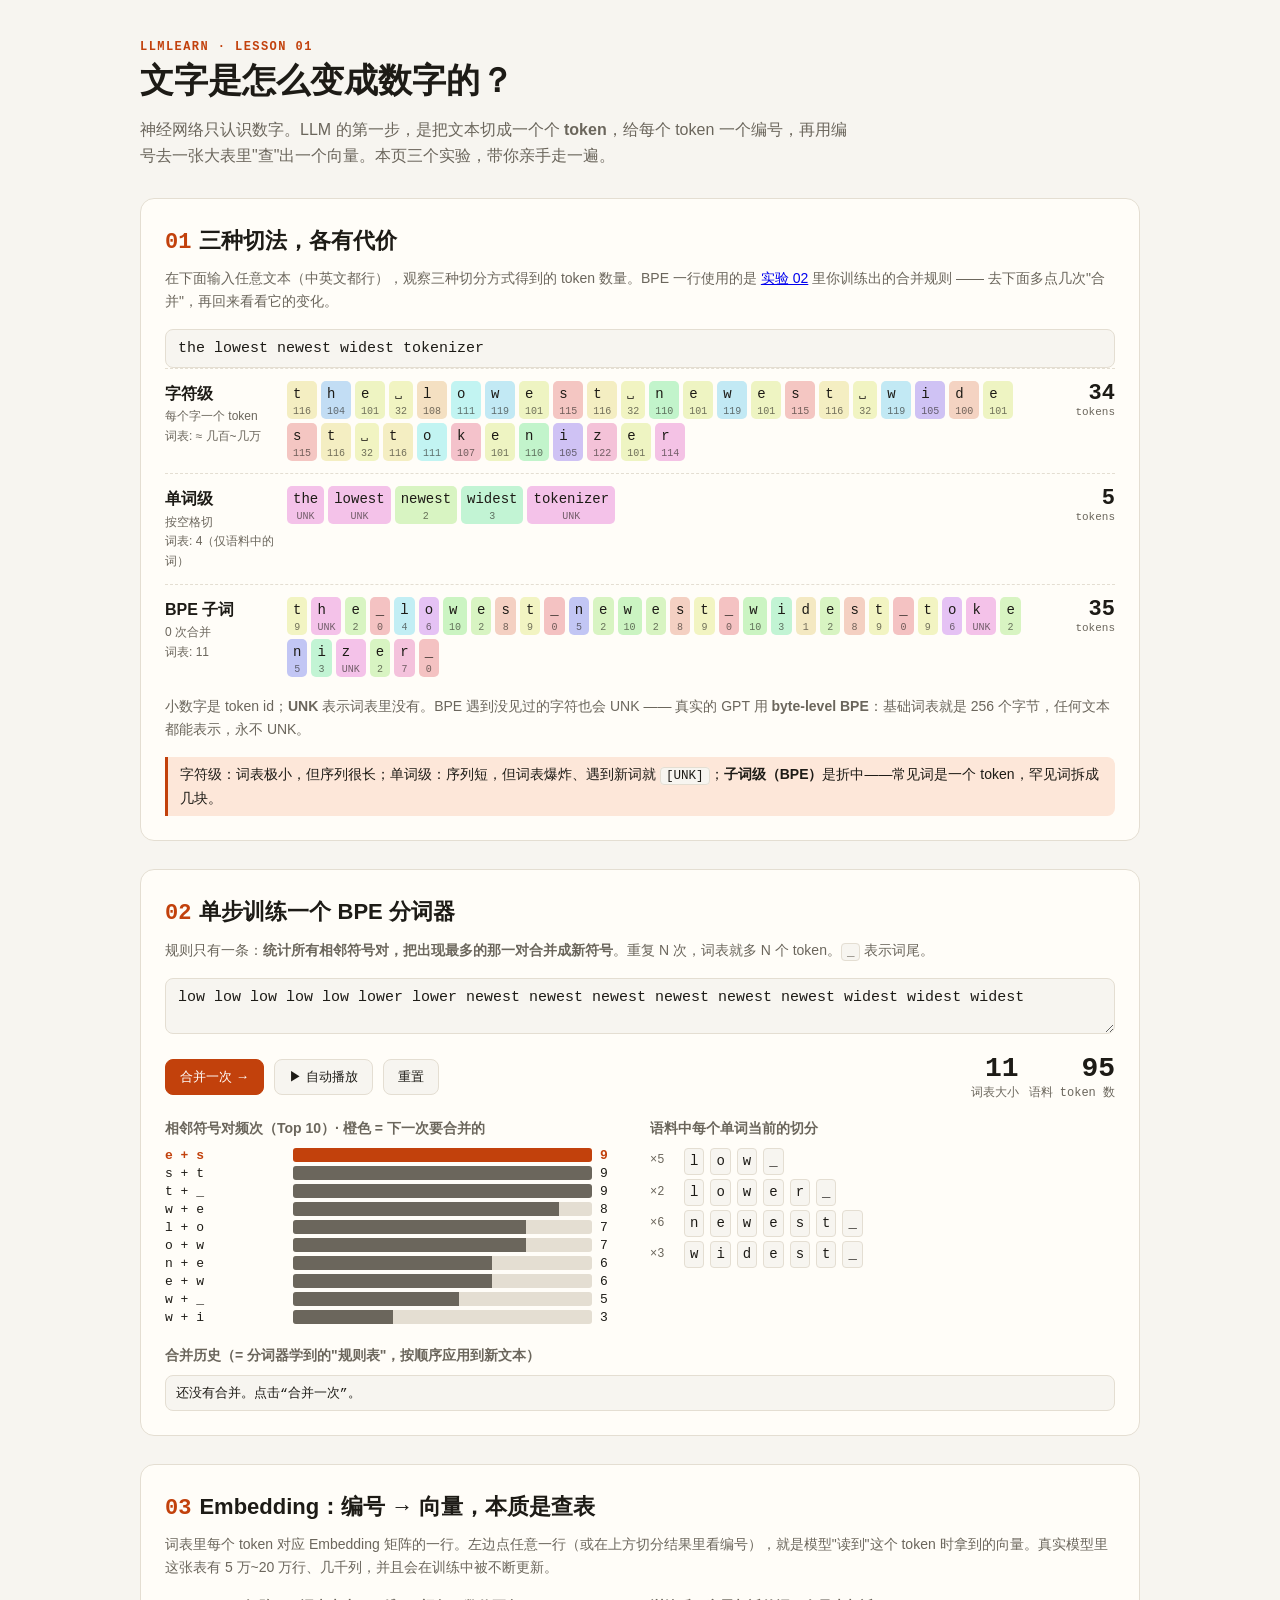
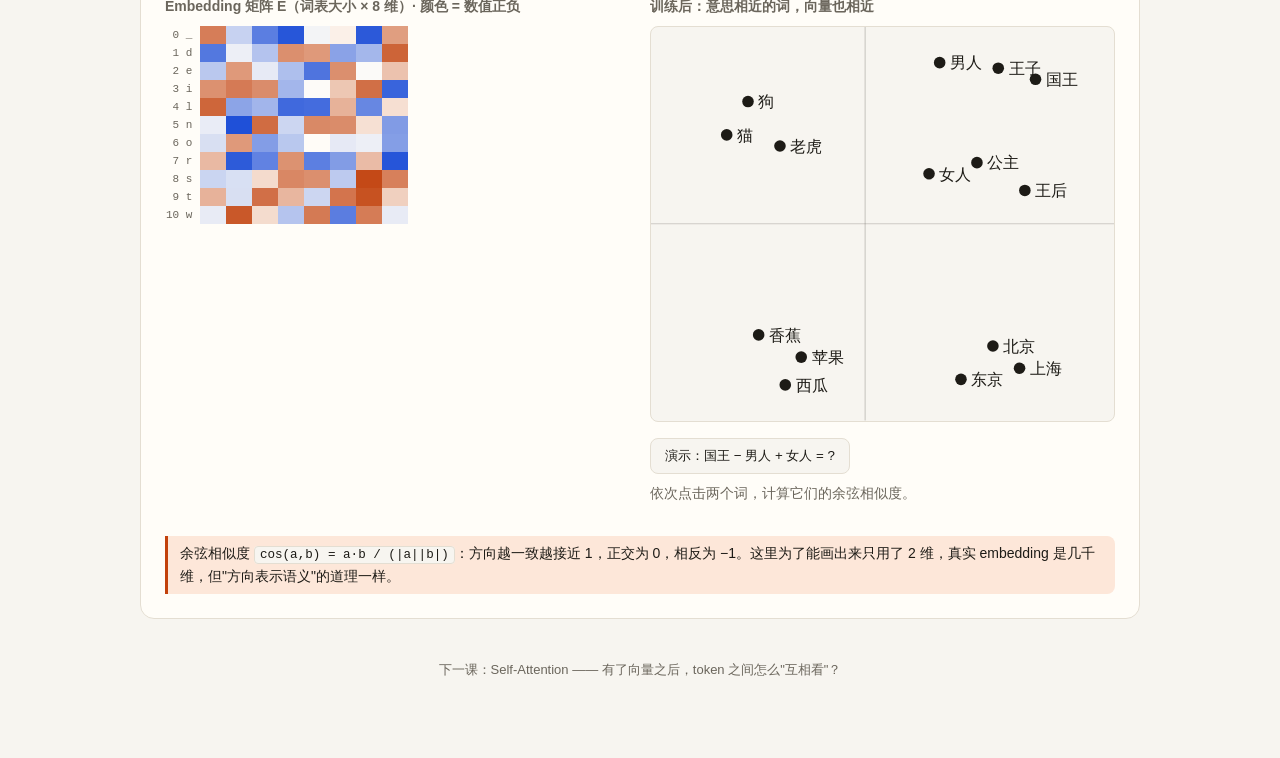
==== lessons/01-tokenization-embedding/viz.html @ 18058f8f "Lesson 01: tokenization & embedding, course skeleton Co-Authored-By: Claude Opus 5.5 <noreply@anthro" ====
<!DOCTYPE html>
<html lang="zh-CN">
<head>
<meta charset="UTF-8">
<meta name="viewport" content="width=device-width, initial-scale=1">
<title>第 01 课 · Tokenization 与 Embedding</title>
<style>
  :root{
    --bg:#f7f5f0; --card:#fffdf8; --ink:#1d1b16; --muted:#6b665c; --line:#e4ded2;
    --accent:#c2410c; --accent-soft:#fde7d9; --blue:#1d4ed8; --green:#15803d;
    --mono: ui-monospace, "SF Mono", "JetBrains Mono", Menlo, Consolas, monospace;
  }
  @media (prefers-color-scheme: dark){
    :root{ --bg:#17150f; --card:#201d16; --ink:#f1ece2; --muted:#a39d90; --line:#36312766;
      --accent:#fb923c; --accent-soft:#4a2a16; --blue:#93c5fd; --green:#86efac; }
  }
  *{box-sizing:border-box}
  body{margin:0;background:var(--bg);color:var(--ink);font:16px/1.65 -apple-system,"PingFang SC","Noto Sans SC","Microsoft YaHei",sans-serif}
  main{max-width:1040px;margin:0 auto;padding:40px 20px 80px}
  header .tag{font:600 12px var(--mono);letter-spacing:.12em;color:var(--accent);text-transform:uppercase}
  h1{font-size:34px;line-height:1.2;margin:6px 0 10px}
  h2{font-size:22px;margin:0 0 6px}
  h2 .n{font-family:var(--mono);color:var(--accent);margin-right:8px}
  .lead{color:var(--muted);max-width:720px}
  section{background:var(--card);border:1px solid var(--line);border-radius:14px;padding:24px;margin-top:28px}
  .hint{color:var(--muted);font-size:14px;margin:0 0 16px}
  textarea,input[type=text]{width:100%;font:15px var(--mono);padding:10px 12px;border:1px solid var(--line);border-radius:8px;background:var(--bg);color:var(--ink);resize:vertical}
  button{font:600 14px inherit;font-family:inherit;padding:8px 14px;border-radius:8px;border:1px solid var(--line);background:var(--bg);color:var(--ink);cursor:pointer}
  button.primary{background:var(--accent);border-color:var(--accent);color:#fff}
  button:disabled{opacity:.45;cursor:default}
  .row{display:flex;gap:10px;flex-wrap:wrap;align-items:center}
  .chips{display:flex;flex-wrap:wrap;gap:4px;font-family:var(--mono);font-size:14px}
  .chip{padding:2px 6px;border-radius:5px;white-space:pre;position:relative}
  .chip small{display:block;font-size:10px;opacity:.6;text-align:center;line-height:1.1}
  .tokrow{display:grid;grid-template-columns:110px 1fr 80px;gap:12px;align-items:start;padding:12px 0;border-top:1px dashed var(--line)}
  .tokrow .lbl{font-weight:600}
  .tokrow .lbl span{display:block;font-weight:400;font-size:12px;color:var(--muted)}
  .tokrow .cnt{font:700 22px var(--mono);text-align:right}
  .tokrow .cnt span{display:block;font-size:11px;font-weight:400;color:var(--muted)}
  .grid2{display:grid;grid-template-columns:1fr 1fr;gap:20px;margin-top:16px}
  @media(max-width:760px){.grid2{grid-template-columns:1fr}.tokrow{grid-template-columns:1fr}.tokrow .cnt{text-align:left}}
  .panel h3{font-size:14px;margin:0 0 8px;color:var(--muted);font-weight:600}
  .bar{display:grid;grid-template-columns:120px 1fr 30px;gap:8px;align-items:center;font:13px var(--mono);margin:3px 0}
  .bar .track{height:14px;background:var(--line);border-radius:3px;overflow:hidden}
  .bar .fill{height:100%;background:var(--muted);transition:width .3s}
  .bar.best .fill{background:var(--accent)}
  .bar.best{font-weight:700;color:var(--accent)}
  .word{display:flex;align-items:center;gap:6px;margin:4px 0;font-family:var(--mono);font-size:14px}
  .word .f{color:var(--muted);font-size:12px;width:28px}
  .seg{border:1px solid var(--line);padding:1px 5px;border-radius:4px;background:var(--bg)}
  .seg.new{background:var(--accent-soft);border-color:var(--accent);animation:pop .5s}
  @keyframes pop{0%{transform:scale(1.25)}100%{transform:scale(1)}}
  .hist{font:13px var(--mono);max-height:180px;overflow:auto;background:var(--bg);padding:8px 10px;border-radius:8px;border:1px solid var(--line)}
  .stat{font:700 28px var(--mono);text-align:right} .stat span{font-size:12px;font-weight:400;color:var(--muted);display:block}
  .matrix{font:11px var(--mono);border-collapse:collapse}
  .matrix td{width:26px;height:18px;text-align:center}
  .matrix td.k{width:auto;padding-right:8px;text-align:right;color:var(--muted)}
  .matrix tr.on td.k{color:var(--accent);font-weight:700}
  .matrix tr.on td{outline:2px solid var(--accent);outline-offset:-1px}
  .matrix tr{cursor:pointer}
  svg text{font-family:inherit}
  .callout{border-left:3px solid var(--accent);padding:6px 12px;background:var(--accent-soft);border-radius:0 8px 8px 0;font-size:14px;margin-top:14px}
  code{font-family:var(--mono);font-size:.9em;background:var(--bg);padding:1px 5px;border-radius:4px;border:1px solid var(--line)}
  footer{margin-top:40px;color:var(--muted);font-size:13px;text-align:center}
</style>
</head>
<body>
<main>
<header>
  <div class="tag">llmlearn · Lesson 01</div>
  <h1>文字是怎么变成数字的？</h1>
  <p class="lead">神经网络只认识数字。LLM 的第一步，是把文本切成一个个 <b>token</b>，给每个 token 一个编号，再用编号去一张大表里"查"出一个向量。本页三个实验，带你亲手走一遍。</p>
</header>

<!-- ============ 1. 三种切分 ============ -->
<section id="s1">
  <h2><span class="n">01</span>三种切法，各有代价</h2>
  <p class="hint">在下面输入任意文本（中英文都行），观察三种切分方式得到的 token 数量。BPE 一行使用的是 <a href="#s2">实验 02</a> 里你训练出的合并规则 —— 去下面多点几次"合并"，再回来看看它的变化。</p>
  <input type="text" id="t1" value="the lowest newest widest tokenizer">
  <div id="tok-out"></div>
  <div class="callout">字符级：词表极小，但序列很长；单词级：序列短，但词表爆炸、遇到新词就 <code>[UNK]</code>；<b>子词级（BPE）</b>是折中——常见词是一个 token，罕见词拆成几块。</div>
</section>

<!-- ============ 2. BPE 单步训练 ============ -->
<section id="s2">
  <h2><span class="n">02</span>单步训练一个 BPE 分词器</h2>
  <p class="hint">规则只有一条：<b>统计所有相邻符号对，把出现最多的那一对合并成新符号</b>。重复 N 次，词表就多 N 个 token。<code>_</code> 表示词尾。</p>
  <textarea id="corpus" rows="2">low low low low low lower lower newest newest newest newest newest newest widest widest widest</textarea>
  <div class="row" style="margin-top:10px">
    <button class="primary" id="step">合并一次 →</button>
    <button id="play">▶ 自动播放</button>
    <button id="reset">重置</button>
    <span style="flex:1"></span>
    <div class="stat" id="vsize">0<span>词表大小</span></div>
    <div class="stat" id="tcount">0<span>语料 token 数</span></div>
  </div>
  <div class="grid2">
    <div class="panel">
      <h3>相邻符号对频次（Top 10）· 橙色 = 下一次要合并的</h3>
      <div id="pairs"></div>
    </div>
    <div class="panel">
      <h3>语料中每个单词当前的切分</h3>
      <div id="words"></div>
    </div>
  </div>
  <div class="panel" style="margin-top:16px">
    <h3>合并历史（= 分词器学到的"规则表"，按顺序应用到新文本）</h3>
    <div class="hist" id="hist">还没有合并。点击"合并一次"。</div>
  </div>
</section>

<!-- ============ 3. Embedding ============ -->
<section id="s3">
  <h2><span class="n">03</span>Embedding：编号 → 向量，本质是查表</h2>
  <p class="hint">词表里每个 token 对应 Embedding 矩阵的一行。左边点任意一行（或在上方切分结果里看编号），就是模型"读到"这个 token 时拿到的向量。真实模型里这张表有 5 万~20 万行、几千列，并且会在训练中被不断更新。</p>
  <div class="grid2">
    <div class="panel">
      <h3>Embedding 矩阵 E（词表大小 × 8 维）· 颜色 = 数值正负</h3>
      <div style="overflow:auto;max-height:380px"><table class="matrix" id="matrix"></table></div>
    </div>
    <div class="panel">
      <h3>训练后：意思相近的词，向量也相近</h3>
      <svg id="space" viewBox="0 0 400 340" style="width:100%;border:1px solid var(--line);border-radius:8px;background:var(--bg)"></svg>
      <div class="row" style="margin-top:8px">
        <button id="analogy">演示：国王 − 男人 + 女人 = ?</button>
      </div>
      <p class="hint" id="cos" style="margin-top:8px">依次点击两个词，计算它们的余弦相似度。</p>
    </div>
  </div>
  <div class="callout">余弦相似度 <code>cos(a,b) = a·b / (|a||b|)</code>：方向越一致越接近 1，正交为 0，相反为 −1。这里为了能画出来只用了 2 维，真实 embedding 是几千维，但"方向表示语义"的道理一样。</div>
</section>

<footer>下一课：Self-Attention —— 有了向量之后，token 之间怎么"互相看"？</footer>
</main>

<script>
const $ = s => document.querySelector(s);
const END = "_";
const palette = i => `hsl(${(i*47)%360} 70% ${matchMedia('(prefers-color-scheme: dark)').matches?'30%':'86%'})`;

/* ---------------- BPE 核心 ---------------- */
let state;
function initBPE(){
  const words = {};
  $("#corpus").value.trim().split(/\s+/).filter(Boolean).forEach(w => words[w]=(words[w]||0)+1);
  const vocab = Object.entries(words).map(([w,f]) => ({syms:[...w, END], f, fresh:new Set()}));
  const base = new Set(); vocab.forEach(v => v.syms.forEach(s => base.add(s)));
  state = {vocab, merges:[], tokens:[...base].sort()};
}
function countPairs(){
  const m = new Map();
  for (const v of state.vocab)
    for (let i=0;i<v.syms.length-1;i++){
      const k = v.syms[i]+"\u0000"+v.syms[i+1];
      m.set(k,(m.get(k)||0)+v.f);
    }
  return [...m.entries()].sort((a,b)=>b[1]-a[1]);
}
function applyMerge(syms, a, b, fresh){
  const out=[]; for(let i=0;i<syms.length;i++){
    if(i<syms.length-1 && syms[i]===a && syms[i+1]===b){ out.push(a+b); if(fresh) fresh.add(out.length-1); i++; }
    else out.push(syms[i]);
  } return out;
}
function step(){
  const pairs = countPairs();
  if(!pairs.length || pairs[0][1] < 2) return false;
  const [a,b] = pairs[0][0].split("\u0000");
  state.vocab.forEach(v => { v.fresh = new Set(); v.syms = applyMerge(v.syms,a,b,v.fresh); });
  state.merges.push({a,b,f:pairs[0][1]});
  state.tokens.push(a+b);
  return true;
}
function encodeWord(w){
  let syms=[...w, END];
  for(const {a,b} of state.merges) syms = applyMerge(syms,a,b);
  return syms;
}

/* ---------------- 渲染 ---------------- */
const show = s => s.replaceAll(" ","␣");
function renderBPE(){
  const pairs = countPairs().slice(0,10);
  const max = pairs[0]?.[1]||1;
  const canMerge = pairs.length && pairs[0][1] >= 2;
  $("#pairs").innerHTML = pairs.length ? pairs.map(([k,f],i)=>{
    const [a,b]=k.split("\u0000");
    return `<div class="bar ${i===0&&canMerge?'best':''}"><span>${show(a)} + ${show(b)}</span><div class="track"><div class="fill" style="width:${f/max*100}%"></div></div><span>${f}</span></div>`;
  }).join("") : "<p class='hint'>没有可合并的对了。</p>";
  $("#words").innerHTML = state.vocab.map(v =>
    `<div class="word"><span class="f">×${v.f}</span>${v.syms.map((s,i)=>`<span class="seg ${v.fresh.has(i)?'new':''}">${show(s)}</span>`).join("")}</div>`).join("");
  $("#hist").innerHTML = state.merges.length ? state.merges.map((m,i)=>
    `${String(i+1).padStart(2," ")}. ${show(m.a)} + ${show(m.b)} → <b>${show(m.a+m.b)}</b>  <span style="color:var(--muted)">(${m.f} 次)</span>`).join("<br>") : "还没有合并。点击“合并一次”。";
  $("#hist").scrollTop = 1e6;
  $("#vsize").firstChild.nodeValue = state.tokens.length;
  $("#tcount").firstChild.nodeValue = state.vocab.reduce((s,v)=>s+v.syms.length*v.f,0);
  $("#step").disabled = !canMerge;
  renderTok(); renderMatrix();
}

function chipList(toks, ids){
  return `<div class="chips">${toks.map((t,i)=>`<span class="chip" style="background:${palette(ids?ids[i]:i)}">${show(t)}${ids?`<small>${ids[i]<0?'UNK':ids[i]}</small>`:''}</span>`).join("")}</div>`;
}
function renderTok(){
  const text = $("#t1").value;
  const chars = [...text];
  const words = text.split(/(\s+)/).filter(s=>s && !/^\s+$/.test(s));
  const known = new Set(state.vocab.map(v=>v.syms.join("").slice(0,-1)));
  const idx = new Map(state.tokens.map((t,i)=>[t,i]));
  const bpe = words.flatMap(encodeWord);
  const bpeIds = bpe.map(t => idx.has(t)?idx.get(t):-1);
  const wordIds = words.map(w => known.has(w)? [...known].indexOf(w) : -1);
  const rows = [
    ["字符级","每个字一个 token", chars, chars.map(c=>c.codePointAt(0)%997), "≈ 几百~几万"],
    ["单词级","按空格切", words, wordIds, `${known.size}（仅语料中的词）`],
    ["BPE 子词",`${state.merges.length} 次合并`, bpe, bpeIds, `${state.tokens.length}`],
  ];
  $("#tok-out").innerHTML = rows.map(([l,s,t,ids,v])=>
    `<div class="tokrow"><div class="lbl">${l}<span>${s}</span><span>词表: ${v}</span></div>${chipList(t,ids)}<div class="cnt">${t.length}<span>tokens</span></div></div>`).join("")
    + `<p class="hint" style="margin-top:6px">小数字是 token id；<b>UNK</b> 表示词表里没有。BPE 遇到没见过的字符也会 UNK —— 真实的 GPT 用 <b>byte-level BPE</b>：基础词表就是 256 个字节，任何文本都能表示，永不 UNK。</p>`;
}

/* ---------------- Embedding 矩阵 ---------------- */
function rand(seed){ let x = Math.sin(seed*9301+49297)*233280; return x-Math.floor(x); }
let selRow = -1;
function renderMatrix(){
  const D=8;
  $("#matrix").innerHTML = state.tokens.map((t,i)=>{
    let cells="";
    for(let d=0;d<D;d++){
      let h=0; for(const c of t) h=h*31+c.charCodeAt(0);
      const v = rand(h*0.001+d*1.7)*2-1;
      const col = v>0?`rgba(194,65,12,${Math.abs(v)})`:`rgba(29,78,216,${Math.abs(v)})`;
      cells += `<td title="${v.toFixed(2)}" style="background:${col}"></td>`;
    }
    return `<tr class="${i===selRow?'on':''}" data-i="${i}"><td class="k">${i}  ${show(t)}</td>${cells}</tr>`;
  }).join("");
}
$("#matrix").addEventListener("click", e=>{
  const tr = e.target.closest("tr"); if(!tr) return;
  selRow = +tr.dataset.i; renderMatrix();
});

/* ---------------- 2D 语义空间 ---------------- */
const W = {
  "国王":[3.2,2.6],"王后":[3.0,0.6],"男人":[1.4,2.9],"女人":[1.2,0.9],
  "王子":[2.5,2.8],"公主":[2.1,1.1],
  "猫":[-2.6,1.6],"狗":[-2.2,2.2],"老虎":[-1.6,1.4],
  "苹果":[-1.2,-2.4],"香蕉":[-2.0,-2.0],"西瓜":[-1.5,-2.9],
  "北京":[2.4,-2.2],"上海":[2.9,-2.6],"东京":[1.8,-2.8],
};
const sx = x => 185 + x*46, sy = y => 170 - y*48;
let picks=[], extra=null;
function cos(a,b){ const d=a[0]*b[0]+a[1]*b[1]; return d/(Math.hypot(...a)*Math.hypot(...b)); }
function renderSpace(){
  const css = getComputedStyle(document.documentElement);
  const ink = css.getPropertyValue('--ink'), mut = css.getPropertyValue('--muted'), acc = css.getPropertyValue('--accent'), blue = css.getPropertyValue('--blue');
  let s = `<defs><marker id="ar" viewBox="0 0 10 10" refX="9" refY="5" markerWidth="6" markerHeight="6" orient="auto"><path d="M0 0L10 5L0 10z" fill="${acc}"/></marker>
           <marker id="ab" viewBox="0 0 10 10" refX="9" refY="5" markerWidth="6" markerHeight="6" orient="auto"><path d="M0 0L10 5L0 10z" fill="${blue}"/></marker></defs>`;
  s += `<line x1="0" y1="170" x2="400" y2="170" stroke="${mut}" stroke-opacity=".3"/><line x1="${sx(0)}" y1="0" x2="${sx(0)}" y2="340" stroke="${mut}" stroke-opacity=".3"/>`;
  picks.forEach(w => s += `<line x1="${sx(0)}" y1="170" x2="${sx(W[w][0])}" y2="${sy(W[w][1])}" stroke="${acc}" stroke-width="2" marker-end="url(#ar)"/>`);
  if(extra){
    const [m,w,k,p]=extra; // 男人→女人 与 国王→? 是同一个"性别方向"
    for(const [a,b] of [[m,w],[k,p]])
      s += `<line x1="${sx(a[0])}" y1="${sy(a[1])}" x2="${sx(b[0])}" y2="${sy(b[1])}" stroke="${blue}" stroke-width="2" stroke-dasharray="4 3" marker-end="url(#ab)"/>`;
    s += `<circle cx="${sx(p[0])}" cy="${sy(p[1])}" r="14" fill="none" stroke="${blue}" stroke-width="2"/>`;
  }
  for(const [w,[x,y]] of Object.entries(W)){
    const on = picks.includes(w);
    s += `<g style="cursor:pointer" data-w="${w}"><circle cx="${sx(x)}" cy="${sy(y)}" r="${on?7:5}" fill="${on?acc:ink}"/><text x="${sx(x)+9}" y="${sy(y)+5}" font-size="14" fill="${ink}">${w}</text></g>`;
  }
  $("#space").innerHTML = s;
}
$("#space").addEventListener("click", e=>{
  const g = e.target.closest("g[data-w]"); if(!g) return;
  extra=null; const w=g.dataset.w;
  picks = picks.length>=2 ? [w] : [...picks, w];
  if(picks.length===2){
    const c = cos(W[picks[0]],W[picks[1]]);
    $("#cos").innerHTML = `cos(<b>${picks[0]}</b>, <b>${picks[1]}</b>) = <b style="color:var(--accent)">${c.toFixed(3)}</b> ${c>0.9?'—— 非常相近':c>0.5?'—— 有点相关':c>0?'—— 关系不大':'—— 方向相反'}`;
  } else $("#cos").textContent = "再点一个词。";
  renderSpace();
});
$("#analogy").onclick = ()=>{
  picks=[];
  const k=W["国王"], m=W["男人"], w=W["女人"];
  const p1=[k[0]+(w[0]-m[0]), k[1]+(w[1]-m[1])]; // 国王 + (女人 − 男人)
  let best=null,bs=1e9; for(const [n,v] of Object.entries(W)){ if(["国王","男人","女人"].includes(n)) continue; const d=Math.hypot(v[0]-p1[0],v[1]-p1[1]); if(d<bs){bs=d;best=n;} }
  extra=[m, w, k, p1];
  $("#cos").innerHTML = `国王 − 男人 + 女人 = (${p1.map(v=>v.toFixed(1)).join(", ")})，离它最近的词是 <b style="color:var(--blue)">${best}</b>。“性别”成了向量空间里的一个<b>方向</b>。`;
  renderSpace();
};

/* ---------------- 交互绑定 ---------------- */
let timer=null;
$("#step").onclick = ()=>{ step(); renderBPE(); };
$("#reset").onclick = ()=>{ stop(); initBPE(); renderBPE(); };
$("#corpus").oninput = ()=>{ stop(); initBPE(); renderBPE(); };
$("#t1").oninput = renderTok;
function stop(){ clearInterval(timer); timer=null; $("#play").textContent="▶ 自动播放"; }
$("#play").onclick = ()=>{
  if(timer) return stop();
  $("#play").textContent="⏸ 暂停";
  timer = setInterval(()=>{ if(!step()) stop(); renderBPE(); }, 900);
};

initBPE(); renderBPE(); renderSpace();
</script>
</body>
</html>
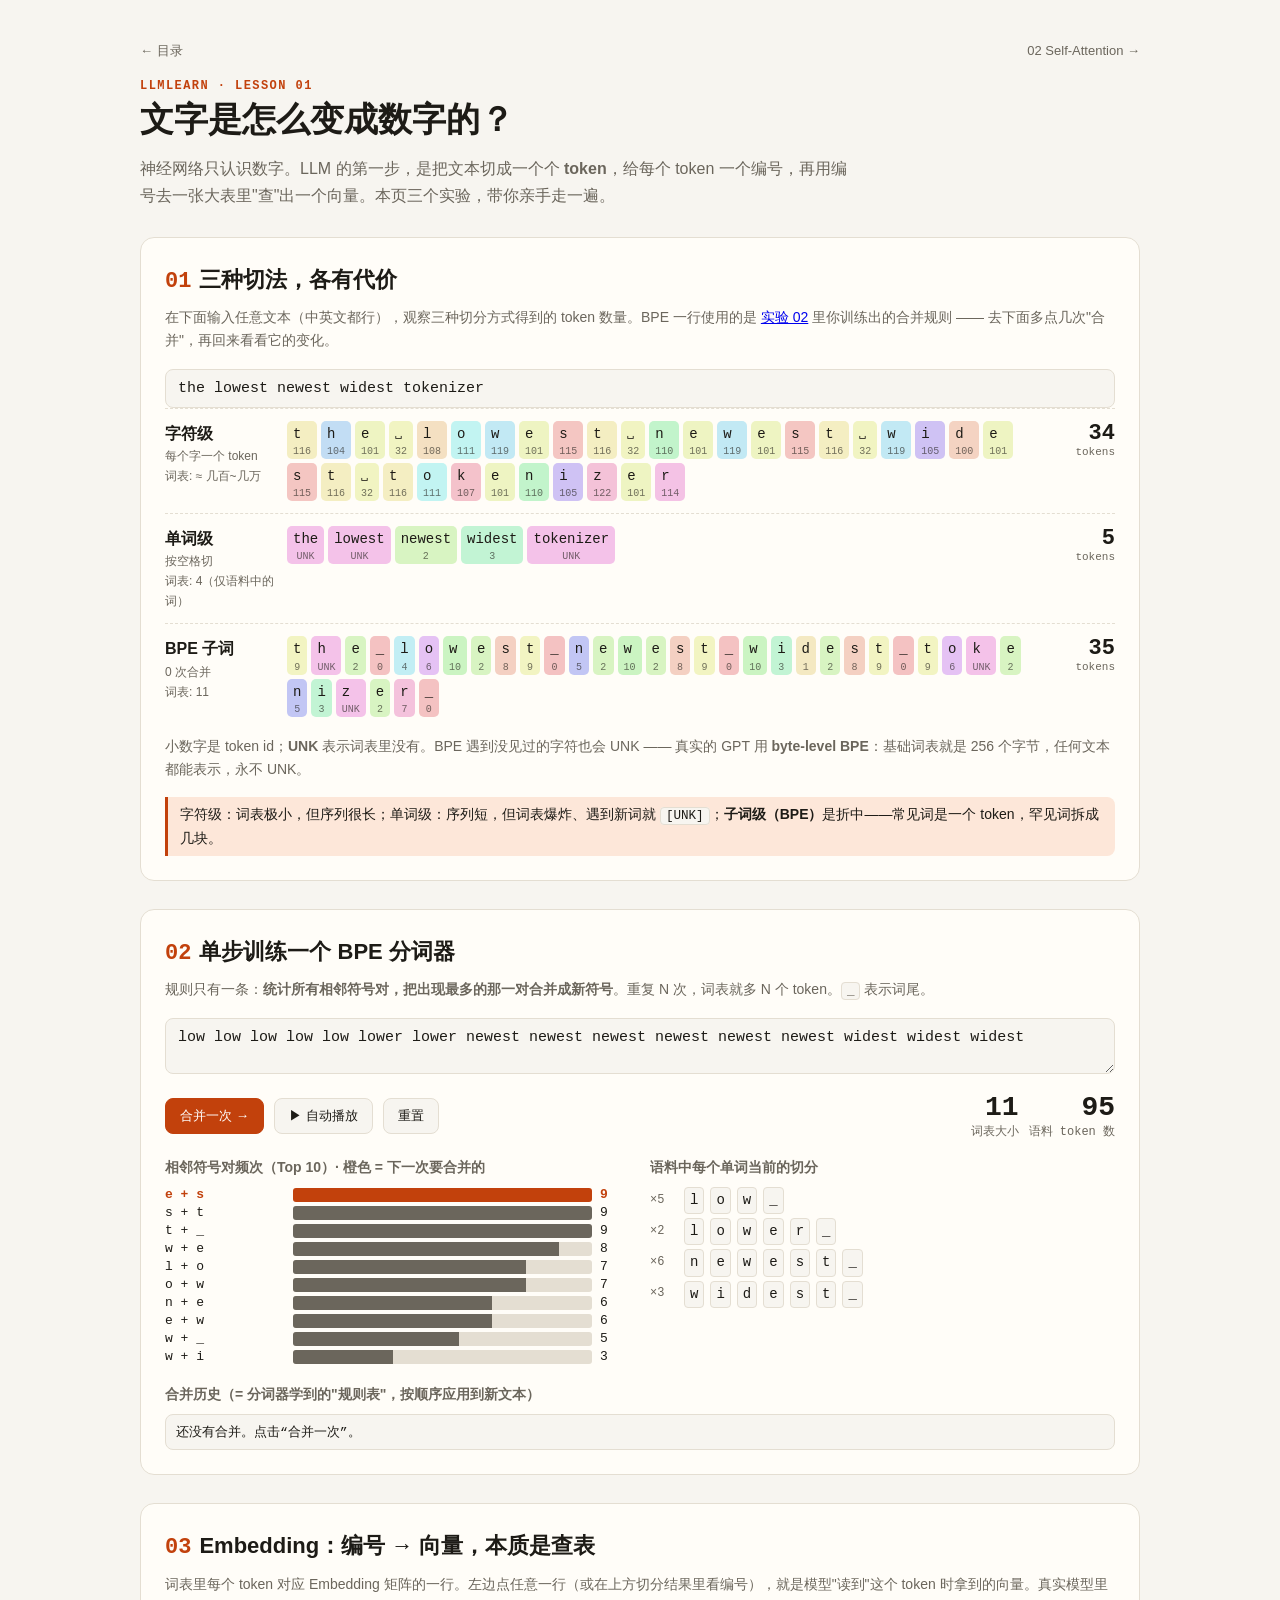
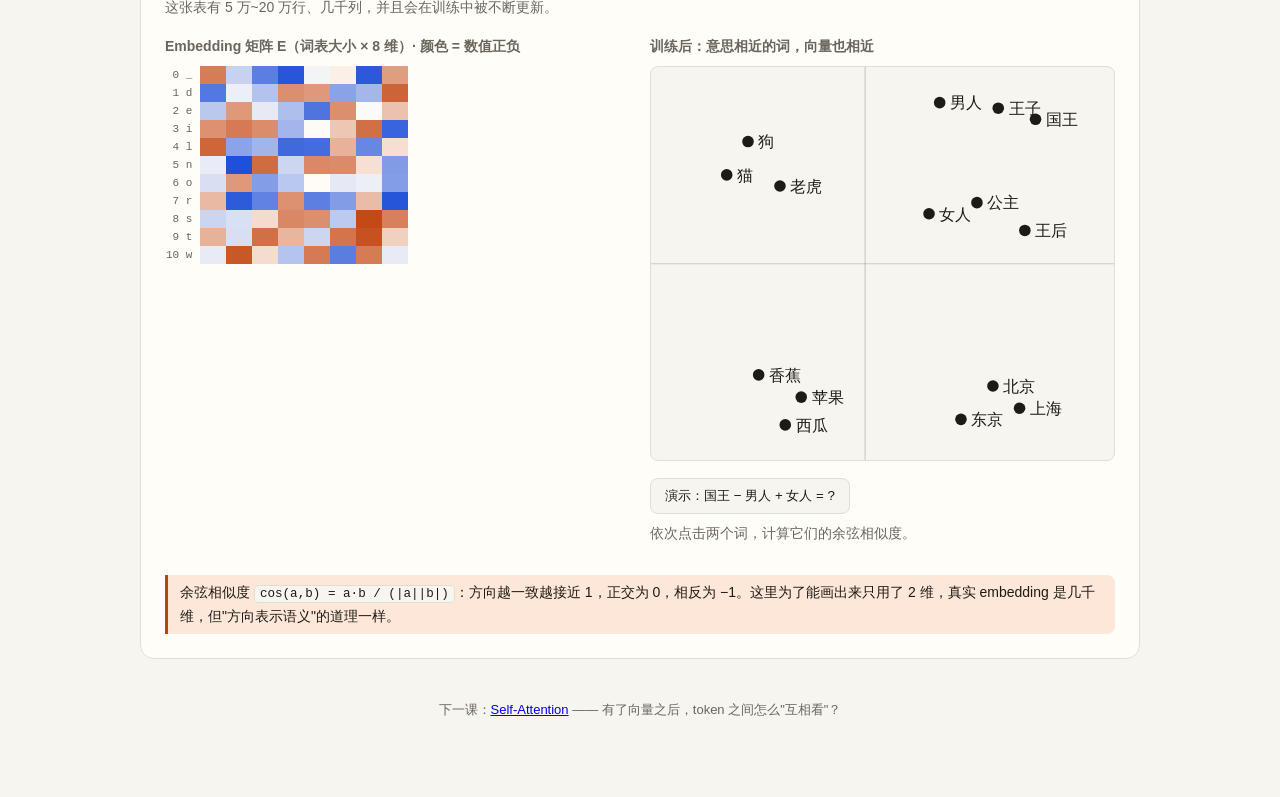
==== commit c103c238: "Lessons 02-13: from self-attention to multi-agent systems Each lesson has a README, an interactive v" ====
--- a/lessons/01-tokenization-embedding/viz.html
+++ b/lessons/01-tokenization-embedding/viz.html
@@ -66,6 +66,7 @@
 </head>
 <body>
 <main>
+<nav class="topnav" style="display:flex;justify-content:space-between;font-size:13px;margin-bottom:18px"><a href="../../index.html" style="color:var(--muted);text-decoration:none">← 目录</a><a href="../02-self-attention/viz.html" style="color:var(--muted);text-decoration:none">02 Self-Attention →</a></nav>
 <header>
   <div class="tag">llmlearn · Lesson 01</div>
   <h1>文字是怎么变成数字的？</h1>
@@ -131,7 +132,7 @@
   <div class="callout">余弦相似度 <code>cos(a,b) = a·b / (|a||b|)</code>：方向越一致越接近 1，正交为 0，相反为 −1。这里为了能画出来只用了 2 维，真实 embedding 是几千维，但"方向表示语义"的道理一样。</div>
 </section>
 
-<footer>下一课：Self-Attention —— 有了向量之后，token 之间怎么"互相看"？</footer>
+<footer>下一课：<a href="../02-self-attention/viz.html">Self-Attention</a> —— 有了向量之后，token 之间怎么"互相看"？</footer>
 </main>
 
 <script>
